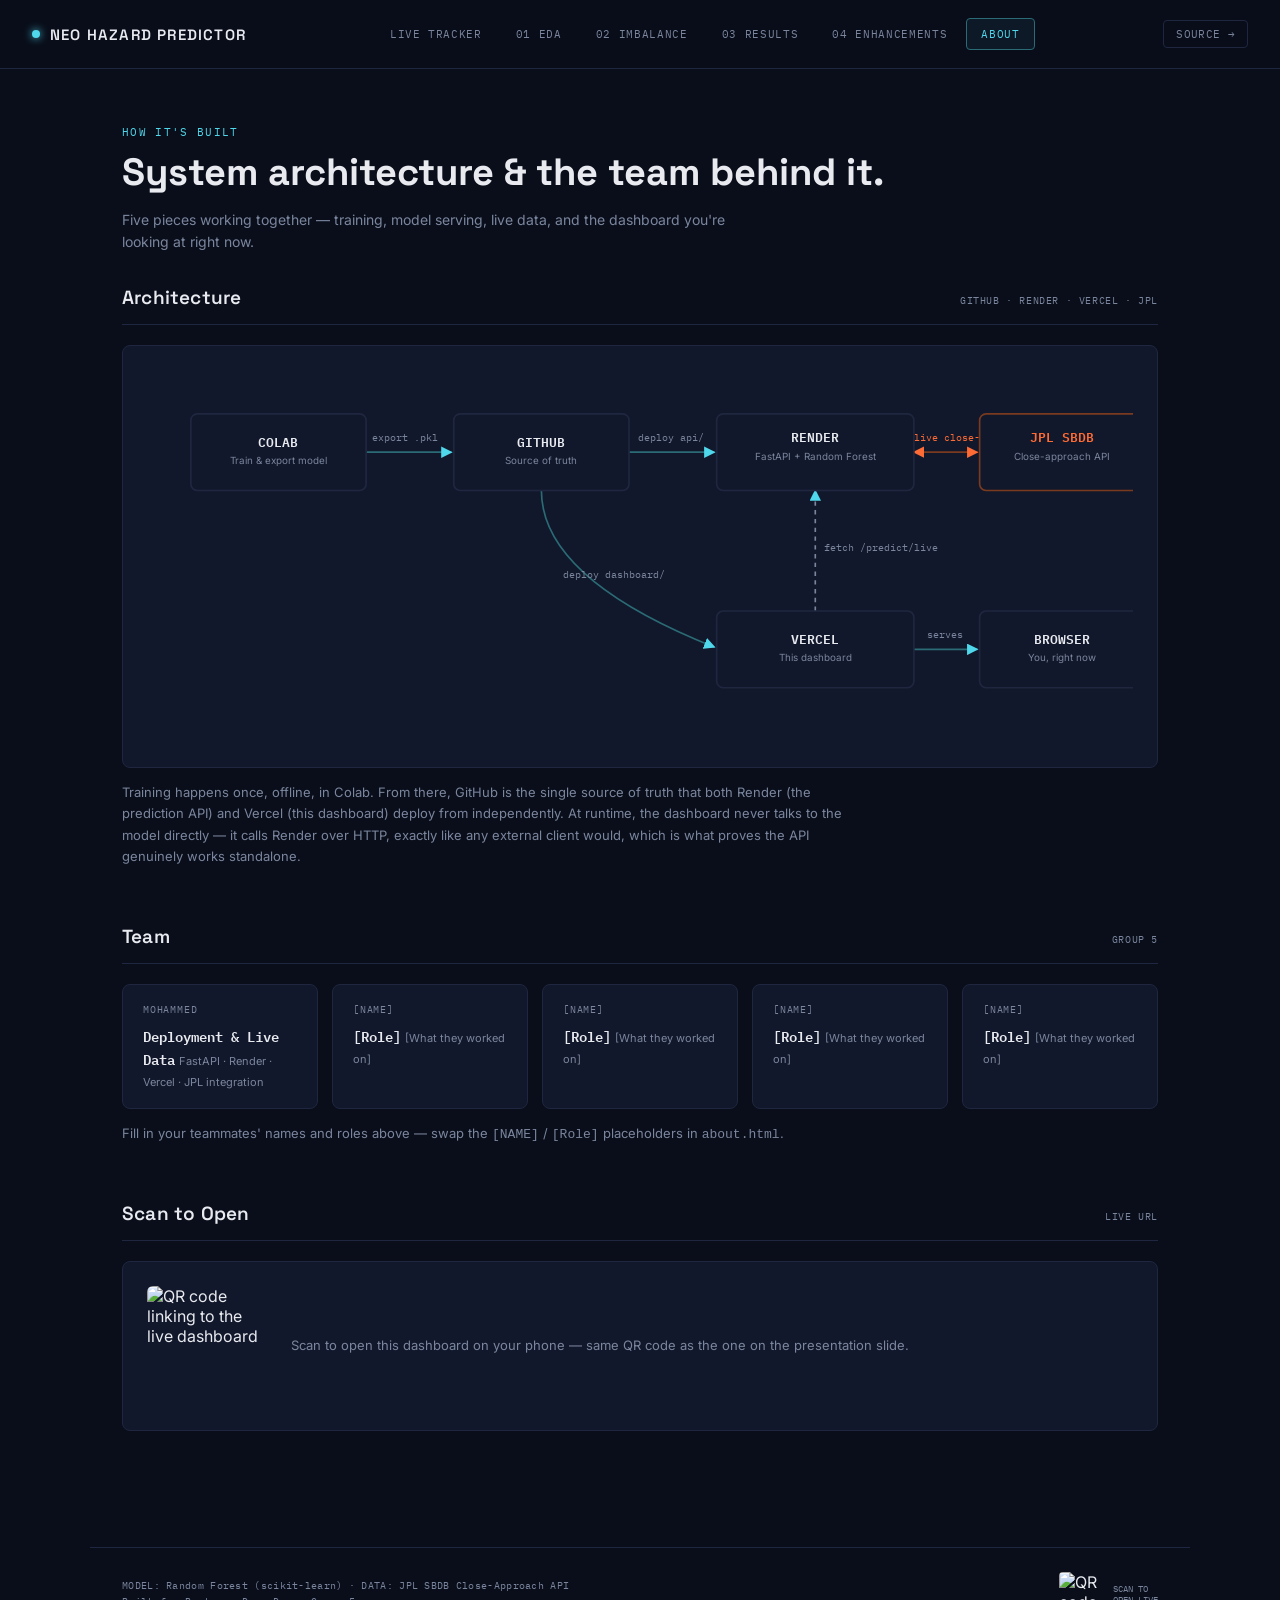
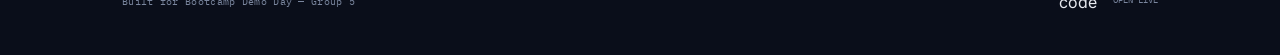
==== dashboard/about.html @ ae09e6bc "Add files via upload" ====
<!DOCTYPE html>
<html lang="en">
<head>
<meta charset="UTF-8" />
<meta name="viewport" content="width=device-width, initial-scale=1.0" />
<title>About — NEO Hazard Predictor</title>
<meta name="description" content="System architecture and team behind the NEO Hazard Predictor." />

<link rel="preconnect" href="https://fonts.googleapis.com">
<link rel="preconnect" href="https://fonts.gstatic.com" crossorigin>
<link href="https://fonts.googleapis.com/css2?family=Space+Grotesk:wght@400;500;600;700&family=Inter:wght@400;500;600&family=IBM+Plex+Mono:wght@400;500;600&display=swap" rel="stylesheet">
<link rel="stylesheet" href="styles.css">
</head>
<body>

<header>
  <div class="wordmark">
    <span class="dot"></span>
    NEO HAZARD PREDICTOR
  </div>
  <nav class="tabs">
    <a href="index.html">LIVE TRACKER</a>
    <a href="eda.html">01 EDA</a>
    <a href="imbalance.html">02 IMBALANCE</a>
    <a href="results.html">03 RESULTS</a>
    <a href="enhancements.html">04 ENHANCEMENTS</a>
    <a href="about.html" class="active">ABOUT</a>
  </nav>
  <a class="repo-link" href="https://github.com/M-ALZUBAIDI/Machine-Learning-Competition_Group_5" target="_blank" rel="noopener">SOURCE →</a>
</header>

<div class="page-hero">
  <span class="eyebrow">HOW IT'S BUILT</span>
  <h1>System architecture &amp; the team behind it.</h1>
  <p class="page-sub">Five pieces working together — training, model serving, live data, and the dashboard you're looking at right now.</p>
</div>

<main>

  <section class="block">
    <div class="section-head">
      <h2>Architecture</h2>
      <span class="tag">GITHUB · RENDER · VERCEL · JPL</span>
    </div>
    <div class="panel" style="overflow-x:auto;">
      <svg viewBox="0 0 900 340" style="width:100%; min-width:640px; height:auto; display:block;" xmlns="http://www.w3.org/2000/svg">
        <defs>
          <marker id="arrow" viewBox="0 0 10 10" refX="9" refY="5" markerWidth="7" markerHeight="7" orient="auto-start-reverse">
            <path d="M0,0 L10,5 L0,10 z" fill="var(--cyan)" />
          </marker>
          <marker id="arrow-amber" viewBox="0 0 10 10" refX="9" refY="5" markerWidth="7" markerHeight="7" orient="auto-start-reverse">
            <path d="M0,0 L10,5 L0,10 z" fill="var(--amber)" />
          </marker>
        </defs>

        <!-- connections (drawn first, under boxes) -->
        <line x1="200" y1="75" x2="278" y2="75" stroke="var(--cyan-dim)" stroke-width="1.5" marker-end="url(#arrow)" />
        <text x="205" y="65" class="arch-label">export .pkl</text>

        <line x1="440" y1="75" x2="518" y2="75" stroke="var(--cyan-dim)" stroke-width="1.5" marker-end="url(#arrow)" />
        <text x="448" y="65" class="arch-label">deploy api/</text>

        <path d="M 360 110 Q 360 190 518 253" fill="none" stroke="var(--cyan-dim)" stroke-width="1.5" marker-end="url(#arrow)" />
        <text x="380" y="190" class="arch-label">deploy dashboard/</text>

        <line x1="700" y1="75" x2="758" y2="75" stroke="var(--amber-dim)" stroke-width="1.5" marker-end="url(#arrow-amber)" marker-start="url(#arrow-amber)" />
        <text x="700" y="65" class="arch-label amber">live close-approach data</text>

        <path d="M 610 220 Q 610 150 610 110" fill="none" stroke="var(--muted)" stroke-width="1.5" stroke-dasharray="4 4" marker-end="url(#arrow)" />
        <text x="618" y="165" class="arch-label">fetch /predict/live</text>

        <line x1="700" y1="255" x2="758" y2="255" stroke="var(--cyan-dim)" stroke-width="1.5" marker-end="url(#arrow)" />
        <text x="712" y="245" class="arch-label">serves</text>

        <!-- nodes -->
        <g>
          <rect x="40" y="40" width="160" height="70" rx="6" class="arch-box" />
          <text x="120" y="70" class="arch-title">COLAB</text>
          <text x="120" y="86" class="arch-sub">Train &amp; export model</text>
        </g>

        <g>
          <rect x="280" y="40" width="160" height="70" rx="6" class="arch-box" />
          <text x="360" y="70" class="arch-title">GITHUB</text>
          <text x="360" y="86" class="arch-sub">Source of truth</text>
        </g>

        <g>
          <rect x="520" y="40" width="180" height="70" rx="6" class="arch-box" />
          <text x="610" y="66" class="arch-title">RENDER</text>
          <text x="610" y="82" class="arch-sub">FastAPI + Random Forest</text>
        </g>

        <g>
          <rect x="760" y="40" width="150" height="70" rx="6" class="arch-box amber" />
          <text x="835" y="66" class="arch-title amber">JPL SBDB</text>
          <text x="835" y="82" class="arch-sub">Close-approach API</text>
        </g>

        <g>
          <rect x="520" y="220" width="180" height="70" rx="6" class="arch-box" />
          <text x="610" y="250" class="arch-title">VERCEL</text>
          <text x="610" y="266" class="arch-sub">This dashboard</text>
        </g>

        <g>
          <rect x="760" y="220" width="150" height="70" rx="6" class="arch-box" />
          <text x="835" y="250" class="arch-title">BROWSER</text>
          <text x="835" y="266" class="arch-sub">You, right now</text>
        </g>
      </svg>
    </div>
    <p class="note">Training happens once, offline, in Colab. From there, GitHub is the single source of truth that both Render (the prediction API) and Vercel (this dashboard) deploy from independently. At runtime, the dashboard never talks to the model directly — it calls Render over HTTP, exactly like any external client would, which is what proves the API genuinely works standalone.</p>
  </section>

  <section class="block">
    <div class="section-head">
      <h2>Team</h2>
      <span class="tag">GROUP 5</span>
    </div>
    <div class="card-grid">
      <div class="metric-card">
        <span class="label">MOHAMMED</span>
        <span class="value" style="font-size:14px; color:var(--text);">Deployment &amp; Live Data</span>
        <span class="sub">FastAPI · Render · Vercel · JPL integration</span>
      </div>
      <div class="metric-card">
        <span class="label">[NAME]</span>
        <span class="value" style="font-size:14px; color:var(--text);">[Role]</span>
        <span class="sub">[What they worked on]</span>
      </div>
      <div class="metric-card">
        <span class="label">[NAME]</span>
        <span class="value" style="font-size:14px; color:var(--text);">[Role]</span>
        <span class="sub">[What they worked on]</span>
      </div>
      <div class="metric-card">
        <span class="label">[NAME]</span>
        <span class="value" style="font-size:14px; color:var(--text);">[Role]</span>
        <span class="sub">[What they worked on]</span>
      </div>
      <div class="metric-card">
        <span class="label">[NAME]</span>
        <span class="value" style="font-size:14px; color:var(--text);">[Role]</span>
        <span class="sub">[What they worked on]</span>
      </div>
    </div>
    <p class="note">Fill in your teammates' names and roles above — swap the <code>[NAME]</code> / <code>[Role]</code> placeholders in <code>about.html</code>.</p>
  </section>

  <section class="block">
    <div class="section-head">
      <h2>Scan to Open</h2>
      <span class="tag">LIVE URL</span>
    </div>
    <div class="panel" style="display:flex; align-items:center; gap:24px; flex-wrap:wrap;">
      <img src="assets/qr-code.png" alt="QR code linking to the live dashboard" style="width:120px; height:120px; border-radius:6px;" />
      <div>
        <p class="note" style="margin-top:0;">Scan to open this dashboard on your phone — same QR code as the one on the presentation slide.</p>
      </div>
    </div>
  </section>

</main>

<footer>
  <p>MODEL: Random Forest (scikit-learn) · DATA: JPL SBDB Close-Approach API<br/>Built for Bootcamp Demo Day — Group 5</p>
  <div style="display:flex; align-items:center; gap:10px;">
    <img src="assets/qr-code.png" alt="QR code linking to the live dashboard" style="width:44px; height:44px; border-radius:4px;" />
    <span style="font-family:var(--font-mono); font-size:9px; color:var(--muted);">SCAN TO<br/>OPEN LIVE</span>
  </div>
</footer>

<style>
  .arch-box {
    fill: var(--panel);
    stroke: var(--panel-border);
    stroke-width: 1.5;
  }
  .arch-box.amber { stroke: var(--amber-dim); }
  .arch-title {
    font-family: var(--font-mono);
    font-size: 12px;
    font-weight: 600;
    fill: var(--text);
    text-anchor: middle;
  }
  .arch-title.amber { fill: var(--amber); }
  .arch-sub {
    font-family: var(--font-body);
    font-size: 9px;
    fill: var(--muted);
    text-anchor: middle;
  }
  .arch-label {
    font-family: var(--font-mono);
    font-size: 9px;
    fill: var(--muted);
  }
  .arch-label.amber { fill: var(--amber); }
</style>

</body>
</html>
---- dashboard/styles.css ----
/* ============================================================
   NEO Hazard Predictor — shared design system
   Used by: index.html, eda.html, results.html, enhancements.html
   ============================================================ */

:root {
  --bg: #0A0E1A;
  --panel: #12182B;
  --panel-border: #1F2740;
  --cyan: #4FD8EB;
  --cyan-dim: #2A6B75;
  --amber: #FF6B35;
  --amber-dim: #7A3A1F;
  --text: #E8EAF0;
  --muted: #7A869E;
  --font-display: 'Space Grotesk', sans-serif;
  --font-body: 'Inter', sans-serif;
  --font-mono: 'IBM Plex Mono', monospace;
}

* { margin: 0; padding: 0; box-sizing: border-box; }
html { scroll-behavior: smooth; }

body {
  background: var(--bg);
  color: var(--text);
  font-family: var(--font-body);
  overflow-x: hidden;
}

/* ---------- Header / Nav ---------- */
header {
  position: sticky;
  top: 0; left: 0; right: 0;
  z-index: 100;
  display: flex;
  justify-content: space-between;
  align-items: center;
  padding: 18px 32px;
  background: rgba(10,14,26,0.85);
  backdrop-filter: blur(10px);
  border-bottom: 1px solid var(--panel-border);
}

.wordmark {
  font-family: var(--font-display);
  font-weight: 600;
  font-size: 15px;
  letter-spacing: 0.08em;
  display: flex;
  align-items: center;
  gap: 10px;
  white-space: nowrap;
}

.wordmark .dot {
  width: 8px; height: 8px;
  border-radius: 50%;
  background: var(--cyan);
  box-shadow: 0 0 8px var(--cyan);
  animation: pulse 2s ease-in-out infinite;
  flex-shrink: 0;
}
.wordmark .dot.error { background: var(--amber); box-shadow: 0 0 8px var(--amber); }

@keyframes pulse {
  0%, 100% { opacity: 1; }
  50% { opacity: 0.35; }
}

nav.tabs {
  display: flex;
  gap: 4px;
  font-family: var(--font-mono);
  font-size: 11px;
  letter-spacing: 0.06em;
}

nav.tabs a {
  color: var(--muted);
  text-decoration: none;
  padding: 8px 14px;
  border-radius: 4px;
  border: 1px solid transparent;
  transition: color 0.2s, border-color 0.2s, background 0.2s;
}
nav.tabs a:hover { color: var(--text); }
nav.tabs a.active {
  color: var(--cyan);
  border-color: var(--cyan-dim);
  background: rgba(79,216,235,0.06);
}

.repo-link {
  font-family: var(--font-mono);
  font-size: 11px;
  color: var(--muted);
  text-decoration: none;
  border: 1px solid var(--panel-border);
  padding: 6px 12px;
  border-radius: 4px;
  letter-spacing: 0.03em;
  transition: border-color 0.2s, color 0.2s;
  white-space: nowrap;
}
.repo-link:hover { color: var(--cyan); border-color: var(--cyan-dim); }

.mobile-nav-toggle { display: none; }

@media (max-width: 860px) {
  header { flex-wrap: wrap; gap: 12px; }
  nav.tabs { order: 3; width: 100%; overflow-x: auto; padding-bottom: 4px; }
  .repo-link { display: none; }
}

/* ---------- Page shell (used by content pages, not home) ---------- */
.page-hero {
  padding: 56px 32px 32px;
  max-width: 1100px;
  margin: 0 auto;
}

.eyebrow {
  font-family: var(--font-mono);
  font-size: 11px;
  color: var(--cyan);
  letter-spacing: 0.12em;
  margin-bottom: 12px;
  display: block;
}

h1 {
  font-family: var(--font-display);
  font-size: clamp(26px, 3.4vw, 38px);
  font-weight: 700;
  line-height: 1.15;
  margin-bottom: 14px;
}

.page-sub {
  font-size: 14px;
  color: var(--muted);
  line-height: 1.6;
  max-width: 640px;
}

main {
  max-width: 1100px;
  margin: 0 auto;
  padding: 0 32px 60px;
}

section.block {
  margin-bottom: 56px;
}

.section-head {
  display: flex;
  justify-content: space-between;
  align-items: baseline;
  margin-bottom: 20px;
  border-bottom: 1px solid var(--panel-border);
  padding-bottom: 14px;
  flex-wrap: wrap;
  gap: 8px;
}

.section-head h2 {
  font-family: var(--font-display);
  font-size: 19px;
  font-weight: 600;
  letter-spacing: 0.01em;
}

.section-head .tag {
  font-family: var(--font-mono);
  font-size: 10px;
  color: var(--muted);
  letter-spacing: 0.06em;
}

.note {
  font-size: 13px;
  color: var(--muted);
  line-height: 1.65;
  margin-top: 14px;
  max-width: 720px;
}
.note strong { color: var(--text); font-weight: 500; }

/* ---------- Panels / cards ---------- */
.panel {
  background: var(--panel);
  border: 1px solid var(--panel-border);
  border-radius: 8px;
  padding: 24px;
}

.card-grid {
  display: grid;
  grid-template-columns: repeat(auto-fit, minmax(180px, 1fr));
  gap: 14px;
}

.metric-card {
  background: var(--panel);
  border: 1px solid var(--panel-border);
  border-radius: 8px;
  padding: 18px 20px;
}
.metric-card .label {
  font-family: var(--font-mono);
  font-size: 10px;
  color: var(--muted);
  letter-spacing: 0.08em;
  display: block;
  margin-bottom: 8px;
}
.metric-card .value {
  font-family: var(--font-mono);
  font-size: 26px;
  font-weight: 600;
  color: var(--cyan);
}
.metric-card .value.amber { color: var(--amber); }
.metric-card .sub { font-size: 11px; color: var(--muted); margin-top: 4px; }

/* ---------- Tables (shared across pages) ---------- */
table { width: 100%; border-collapse: collapse; }

thead th {
  text-align: left;
  font-family: var(--font-mono);
  font-size: 10px;
  color: var(--muted);
  letter-spacing: 0.08em;
  font-weight: 500;
  padding: 10px 12px;
  border-bottom: 1px solid var(--panel-border);
}
thead th.num { text-align: right; }

tbody tr {
  transition: background 0.15s;
  border-bottom: 1px solid rgba(31,39,64,0.5);
}
tbody tr:hover { background: rgba(79,216,235,0.04); }
tbody tr.highlight { background: rgba(79,216,235,0.07); }
tbody tr.highlight td:first-child { color: var(--cyan); }

tbody td { padding: 11px 12px; font-size: 13px; }
tbody td.num {
  text-align: right;
  font-family: var(--font-mono);
  font-size: 12px;
  color: var(--text);
}

.bar-wrap { display: flex; align-items: center; gap: 8px; justify-content: flex-end; }
.bar-track {
  width: 90px; height: 5px;
  background: var(--panel-border);
  border-radius: 3px;
  overflow: hidden;
}
.bar-fill { height: 100%; border-radius: 3px; background: var(--cyan); }
.bar-fill.amber { background: var(--amber); }

/* ---------- Simple bar chart (CSS-only, for class balance etc.) ---------- */
.chart-bars {
  display: flex;
  align-items: flex-end;
  gap: 24px;
  height: 200px;
  padding: 20px 10px 0;
}
.chart-bar-col { display: flex; flex-direction: column; align-items: center; flex: 1; height: 100%; justify-content: flex-end; }
.chart-bar {
  width: 60%;
  border-radius: 4px 4px 0 0;
  background: var(--cyan);
  transition: height 1s cubic-bezier(0.22, 1, 0.36, 1);
  position: relative;
}
.chart-bar.amber { background: var(--amber); }
.chart-bar .bar-label-top {
  position: absolute;
  top: -22px; left: 50%;
  transform: translateX(-50%);
  font-family: var(--font-mono);
  font-size: 11px;
  white-space: nowrap;
}
.chart-bar-col .cat-label {
  margin-top: 10px;
  font-family: var(--font-mono);
  font-size: 10px;
  color: var(--muted);
  text-align: center;
}

/* ---------- Confusion matrix ---------- */
.confusion-grid {
  display: grid;
  grid-template-columns: auto repeat(2, 110px);
  gap: 2px;
  max-width: 420px;
}
.cm-cell {
  padding: 18px;
  text-align: center;
  font-family: var(--font-mono);
  border-radius: 4px;
}
.cm-cell.value { background: rgba(79,216,235,0.08); }
.cm-cell.value.strong { background: rgba(79,216,235,0.22); }
.cm-cell.value.wrong { background: rgba(255,107,53,0.15); }
.cm-cell .n { font-size: 20px; font-weight: 600; display: block; }
.cm-cell .lbl { font-size: 9px; color: var(--muted); letter-spacing: 0.05em; margin-top: 4px; display: block; }
.cm-axis { font-family: var(--font-mono); font-size: 9px; color: var(--muted); display: flex; align-items: center; justify-content: center; letter-spacing: 0.05em; }

/* ---------- Feature importance bars ---------- */
.feat-row { display: grid; grid-template-columns: 160px 1fr 60px; align-items: center; gap: 14px; padding: 10px 0; }
.feat-row .feat-name { font-family: var(--font-mono); font-size: 12px; }
.feat-row .feat-track { height: 10px; background: var(--panel-border); border-radius: 5px; overflow: hidden; }
.feat-row .feat-fill { height: 100%; background: linear-gradient(90deg, var(--cyan-dim), var(--cyan)); border-radius: 5px; width: 0; transition: width 1.2s cubic-bezier(0.22, 1, 0.36, 1); }
.feat-row .feat-val { font-family: var(--font-mono); font-size: 12px; text-align: right; color: var(--muted); }

/* ---------- Pipeline / roadmap list ---------- */
.pipeline-list { display: flex; flex-direction: column; gap: 0; }
.pipeline-item {
  display: flex;
  gap: 16px;
  padding: 16px 0;
  border-bottom: 1px solid rgba(31,39,64,0.6);
}
.pipeline-item:last-child { border-bottom: none; }
.pipeline-status {
  font-family: var(--font-mono);
  font-size: 9px;
  letter-spacing: 0.06em;
  padding: 3px 8px;
  border-radius: 3px;
  height: fit-content;
  white-space: nowrap;
}
.pipeline-status.done { color: var(--cyan); border: 1px solid var(--cyan-dim); background: rgba(79,216,235,0.06); }
.pipeline-status.todo { color: var(--amber); border: 1px solid var(--amber-dim); background: rgba(255,107,53,0.06); }
.pipeline-body .title { font-size: 13px; margin-bottom: 3px; }
.pipeline-body .desc { font-size: 12px; color: var(--muted); line-height: 1.5; }

/* ---------- Footer ---------- */
footer {
  max-width: 1100px;
  margin: 0 auto;
  padding: 24px 32px 40px;
  border-top: 1px solid var(--panel-border);
  display: flex;
  justify-content: space-between;
  align-items: center;
  flex-wrap: wrap;
  gap: 12px;
}
footer p {
  font-family: var(--font-mono);
  font-size: 10px;
  color: var(--muted);
  letter-spacing: 0.03em;
  line-height: 1.6;
}

@media (prefers-reduced-motion: reduce) {
  * { animation: none !important; transition: none !important; }
}

:focus-visible { outline: 2px solid var(--cyan); outline-offset: 2px; }

@media (max-width: 720px) {
  .confusion-grid { grid-template-columns: auto repeat(2, 88px); }
  .feat-row { grid-template-columns: 110px 1fr 46px; gap: 8px; }
}

/* ---------- Chapter navigation (storytelling flow) ---------- */
.chapter-nav {
  max-width: 1100px;
  margin: 0 auto;
  padding: 0 32px 48px;
  display: flex;
  justify-content: space-between;
  gap: 16px;
}

.chapter-link {
  flex: 1;
  display: flex;
  flex-direction: column;
  gap: 6px;
  padding: 18px 22px;
  border: 1px solid var(--panel-border);
  border-radius: 8px;
  text-decoration: none;
  transition: border-color 0.2s, background 0.2s;
  max-width: 320px;
}
.chapter-link:hover { border-color: var(--cyan-dim); background: rgba(79,216,235,0.04); }
.chapter-link.next { text-align: right; margin-left: auto; align-items: flex-end; }

.chapter-link .dir {
  font-family: var(--font-mono);
  font-size: 10px;
  color: var(--muted);
  letter-spacing: 0.08em;
}
.chapter-link .chapter-title {
  font-family: var(--font-display);
  font-size: 15px;
  font-weight: 600;
  color: var(--text);
}

.chapter-badge {
  font-family: var(--font-mono);
  font-size: 11px;
  color: var(--cyan);
  letter-spacing: 0.1em;
  margin-bottom: 10px;
  display: block;
}

@media (max-width: 640px) {
  .chapter-nav { flex-direction: column; }
  .chapter-link.next { align-items: flex-start; text-align: left; margin-left: 0; }
}

/* ---------- Global Approach Map ---------- */
#map-container {
  width: 100%;
  height: 480px;
  border-radius: 8px;
  overflow: hidden;
  border: 1px solid var(--panel-border);
  background: var(--panel);
}

/* Restyle Leaflet's default light UI to match the dark theme */
.leaflet-container {
  background: #0A0E1A !important;
  font-family: var(--font-mono) !important;
}
.leaflet-control-zoom a {
  background: var(--panel) !important;
  color: var(--text) !important;
  border-color: var(--panel-border) !important;
}
.leaflet-control-zoom a:hover { background: rgba(79,216,235,0.1) !important; }
.leaflet-control-attribution {
  background: rgba(18,24,43,0.7) !important;
  color: var(--muted) !important;
  font-size: 9px !important;
}
.leaflet-control-attribution a { color: var(--cyan) !important; }
.leaflet-popup-content-wrapper {
  background: var(--panel) !important;
  color: var(--text) !important;
  border: 1px solid var(--panel-border);
  border-radius: 6px !important;
}
.leaflet-popup-tip { background: var(--panel) !important; }
.leaflet-popup-content {
  font-family: var(--font-mono) !important;
  font-size: 11px !important;
  line-height: 1.6 !important;
  margin: 10px 12px !important;
}
.map-marker-active {
  filter: drop-shadow(0 0 6px currentColor);
}
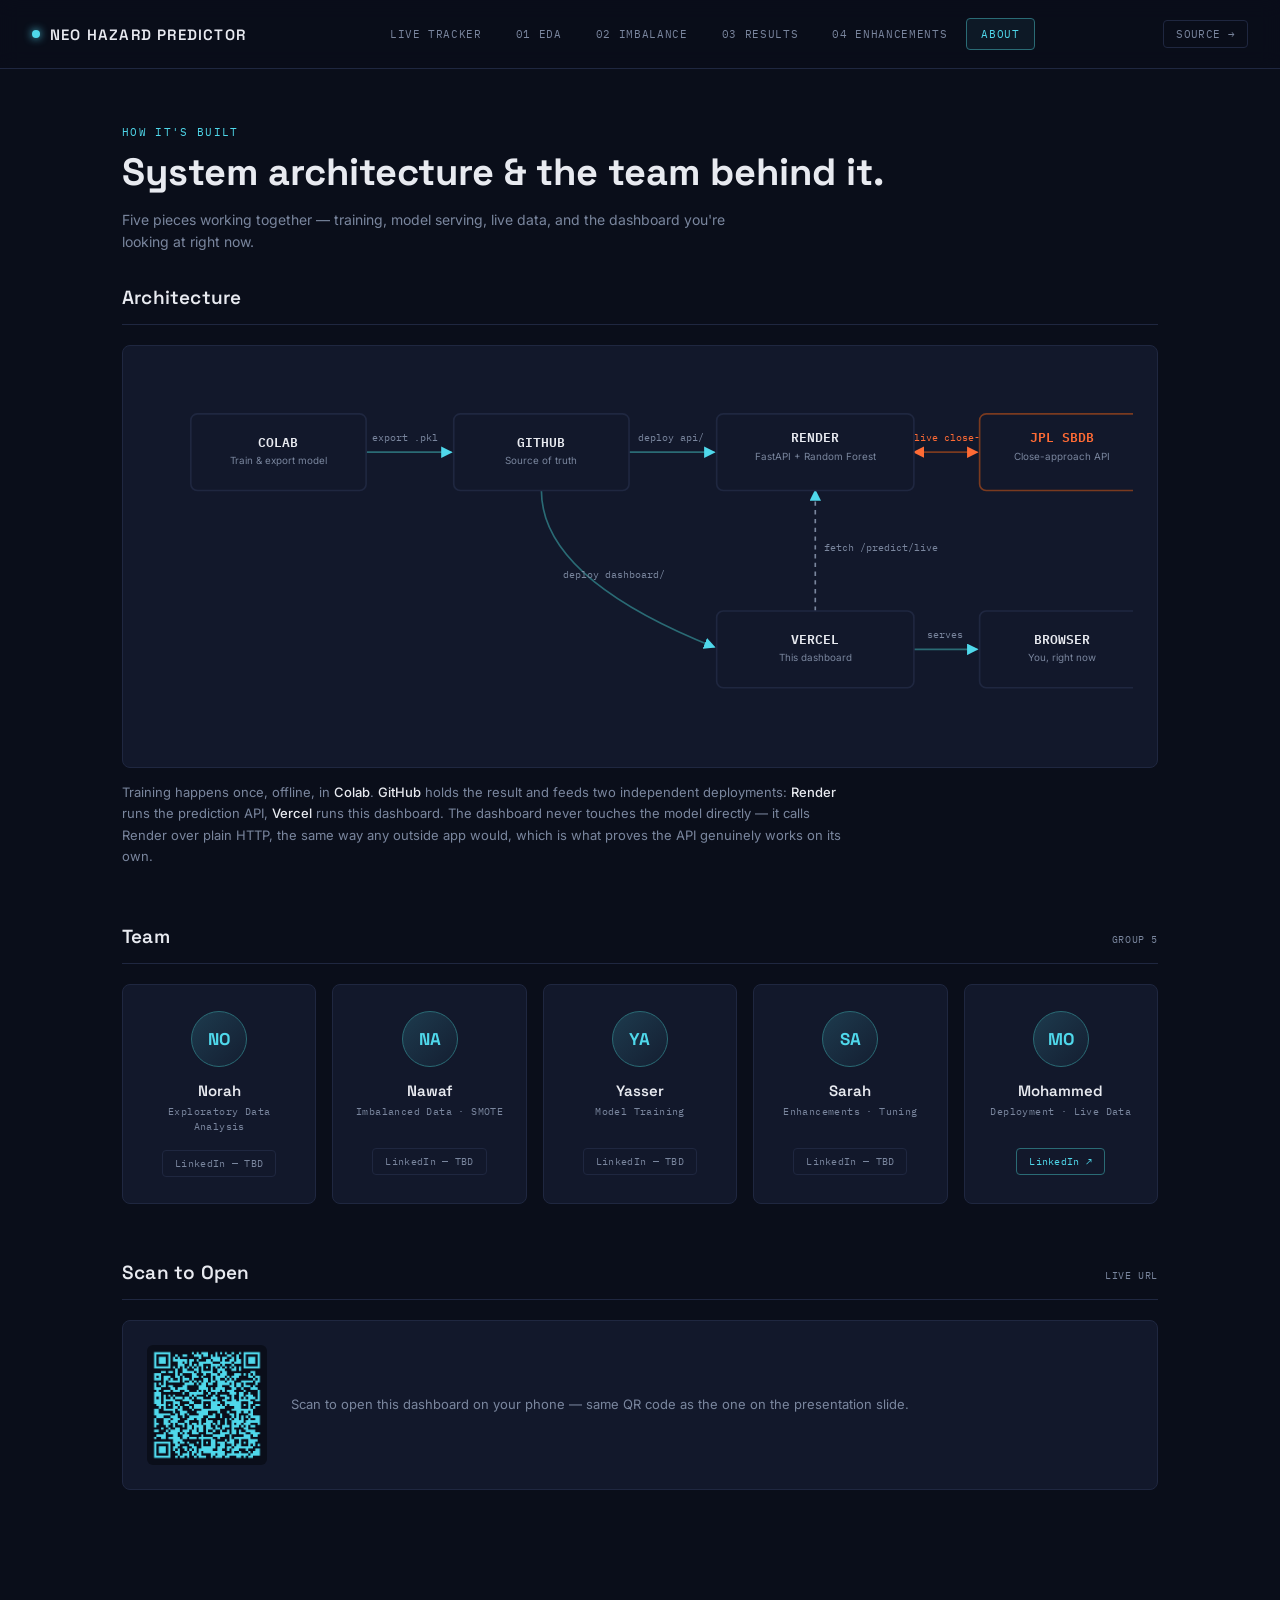
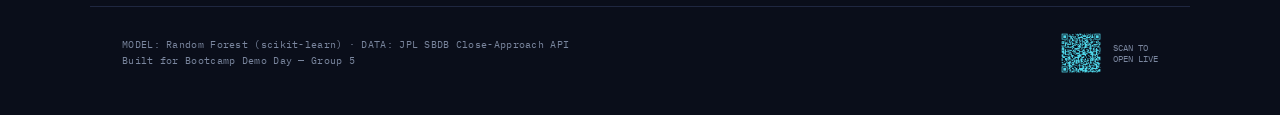
==== commit 198fa522: "Update about.html" ====
--- a/dashboard/about.html
+++ b/dashboard/about.html
@@ -40,7 +40,6 @@
   <section class="block">
     <div class="section-head">
       <h2>Architecture</h2>
-      <span class="tag">GITHUB · RENDER · VERCEL · JPL</span>
     </div>
     <div class="panel" style="overflow-x:auto;">
       <svg viewBox="0 0 900 340" style="width:100%; min-width:640px; height:auto; display:block;" xmlns="http://www.w3.org/2000/svg">
@@ -110,7 +109,7 @@
         </g>
       </svg>
     </div>
-    <p class="note">Training happens once, offline, in Colab. From there, GitHub is the single source of truth that both Render (the prediction API) and Vercel (this dashboard) deploy from independently. At runtime, the dashboard never talks to the model directly — it calls Render over HTTP, exactly like any external client would, which is what proves the API genuinely works standalone.</p>
+    <p class="note">Training happens once, offline, in <strong>Colab</strong>. <strong>GitHub</strong> holds the result and feeds two independent deployments: <strong>Render</strong> runs the prediction API, <strong>Vercel</strong> runs this dashboard. The dashboard never touches the model directly — it calls Render over plain HTTP, the same way any outside app would, which is what proves the API genuinely works on its own.</p>
   </section>
 
   <section class="block">
@@ -118,34 +117,38 @@
       <h2>Team</h2>
       <span class="tag">GROUP 5</span>
     </div>
-    <div class="card-grid">
-      <div class="metric-card">
-        <span class="label">MOHAMMED</span>
-        <span class="value" style="font-size:14px; color:var(--text);">Deployment &amp; Live Data</span>
-        <span class="sub">FastAPI · Render · Vercel · JPL integration</span>
-      </div>
-      <div class="metric-card">
-        <span class="label">[NAME]</span>
-        <span class="value" style="font-size:14px; color:var(--text);">[Role]</span>
-        <span class="sub">[What they worked on]</span>
-      </div>
-      <div class="metric-card">
-        <span class="label">[NAME]</span>
-        <span class="value" style="font-size:14px; color:var(--text);">[Role]</span>
-        <span class="sub">[What they worked on]</span>
-      </div>
-      <div class="metric-card">
-        <span class="label">[NAME]</span>
-        <span class="value" style="font-size:14px; color:var(--text);">[Role]</span>
-        <span class="sub">[What they worked on]</span>
-      </div>
-      <div class="metric-card">
-        <span class="label">[NAME]</span>
-        <span class="value" style="font-size:14px; color:var(--text);">[Role]</span>
-        <span class="sub">[What they worked on]</span>
-      </div>
-    </div>
-    <p class="note">Fill in your teammates' names and roles above — swap the <code>[NAME]</code> / <code>[Role]</code> placeholders in <code>about.html</code>.</p>
+    <div class="team-grid">
+      <div class="team-card">
+        <div class="team-avatar">NO</div>
+        <div class="team-name">Norah</div>
+        <div class="team-role">Exploratory Data Analysis</div>
+        <span class="team-linkedin tbd">LinkedIn — TBD</span>
+      </div>
+      <div class="team-card">
+        <div class="team-avatar">NA</div>
+        <div class="team-name">Nawaf</div>
+        <div class="team-role">Imbalanced Data · SMOTE</div>
+        <span class="team-linkedin tbd">LinkedIn — TBD</span>
+      </div>
+      <div class="team-card">
+        <div class="team-avatar">YA</div>
+        <div class="team-name">Yasser</div>
+        <div class="team-role">Model Training</div>
+        <span class="team-linkedin tbd">LinkedIn — TBD</span>
+      </div>
+      <div class="team-card">
+        <div class="team-avatar">SA</div>
+        <div class="team-name">Sarah</div>
+        <div class="team-role">Enhancements · Tuning</div>
+        <span class="team-linkedin tbd">LinkedIn — TBD</span>
+      </div>
+      <div class="team-card">
+        <div class="team-avatar">MO</div>
+        <div class="team-name">Mohammed</div>
+        <div class="team-role">Deployment · Live Data</div>
+        <a class="team-linkedin" href="https://www.linkedin.com/in/m-a-alzubaidi/" target="_blank" rel="noopener">LinkedIn ↗</a>
+      </div>
+    </div>
   </section>
 
   <section class="block">
@@ -172,6 +175,71 @@
 </footer>
 
 <style>
+  .team-grid {
+    display: grid;
+    grid-template-columns: repeat(auto-fit, minmax(160px, 1fr));
+    gap: 16px;
+  }
+  .team-card {
+    background: var(--panel);
+    border: 1px solid var(--panel-border);
+    border-radius: 8px;
+    padding: 26px 18px;
+    text-align: center;
+    transition: border-color 0.2s, transform 0.2s;
+  }
+  .team-card:hover { border-color: var(--cyan-dim); transform: translateY(-3px); }
+  .team-avatar {
+    width: 56px; height: 56px;
+    border-radius: 50%;
+    background: linear-gradient(135deg, rgba(79,216,235,0.18), rgba(79,216,235,0.03));
+    border: 1px solid var(--cyan-dim);
+    display: flex;
+    align-items: center;
+    justify-content: center;
+    font-family: var(--font-display);
+    font-weight: 700;
+    font-size: 17px;
+    color: var(--cyan);
+    margin: 0 auto 14px;
+  }
+  .team-name {
+    font-family: var(--font-display);
+    font-weight: 600;
+    font-size: 15px;
+    color: var(--text);
+    margin-bottom: 4px;
+  }
+  .team-role {
+    font-family: var(--font-mono);
+    font-size: 10px;
+    color: var(--muted);
+    letter-spacing: 0.04em;
+    margin-bottom: 16px;
+    line-height: 1.5;
+    min-height: 28px;
+  }
+  .team-linkedin {
+    display: inline-flex;
+    align-items: center;
+    gap: 4px;
+    font-family: var(--font-mono);
+    font-size: 10px;
+    letter-spacing: 0.03em;
+    text-decoration: none;
+    color: var(--cyan);
+    border: 1px solid var(--cyan-dim);
+    padding: 6px 12px;
+    border-radius: 4px;
+    transition: background 0.2s;
+  }
+  .team-linkedin:hover { background: rgba(79,216,235,0.08); }
+  .team-linkedin.tbd {
+    color: var(--muted);
+    border-color: var(--panel-border);
+    cursor: default;
+  }
+  .team-linkedin.tbd:hover { background: none; }
   .arch-box {
     fill: var(--panel);
     stroke: var(--panel-border);
--- a/dashboard/styles.css
+++ b/dashboard/styles.css
@@ -432,6 +432,23 @@
   .chapter-link.next { align-items: flex-start; text-align: left; margin-left: 0; }
 }
 
+.shortcuts-hint {
+  position: fixed;
+  bottom: 16px;
+  right: 16px;
+  font-family: var(--font-mono);
+  font-size: 9px;
+  color: var(--muted);
+  background: rgba(18,24,43,0.85);
+  backdrop-filter: blur(6px);
+  border: 1px solid var(--panel-border);
+  padding: 6px 10px;
+  border-radius: 4px;
+  z-index: 50;
+  opacity: 0.75;
+}
+@media (max-width: 640px) { .shortcuts-hint { display: none; } }
+
 /* ---------- Global Approach Map ---------- */
 #map-container {
   width: 100%;
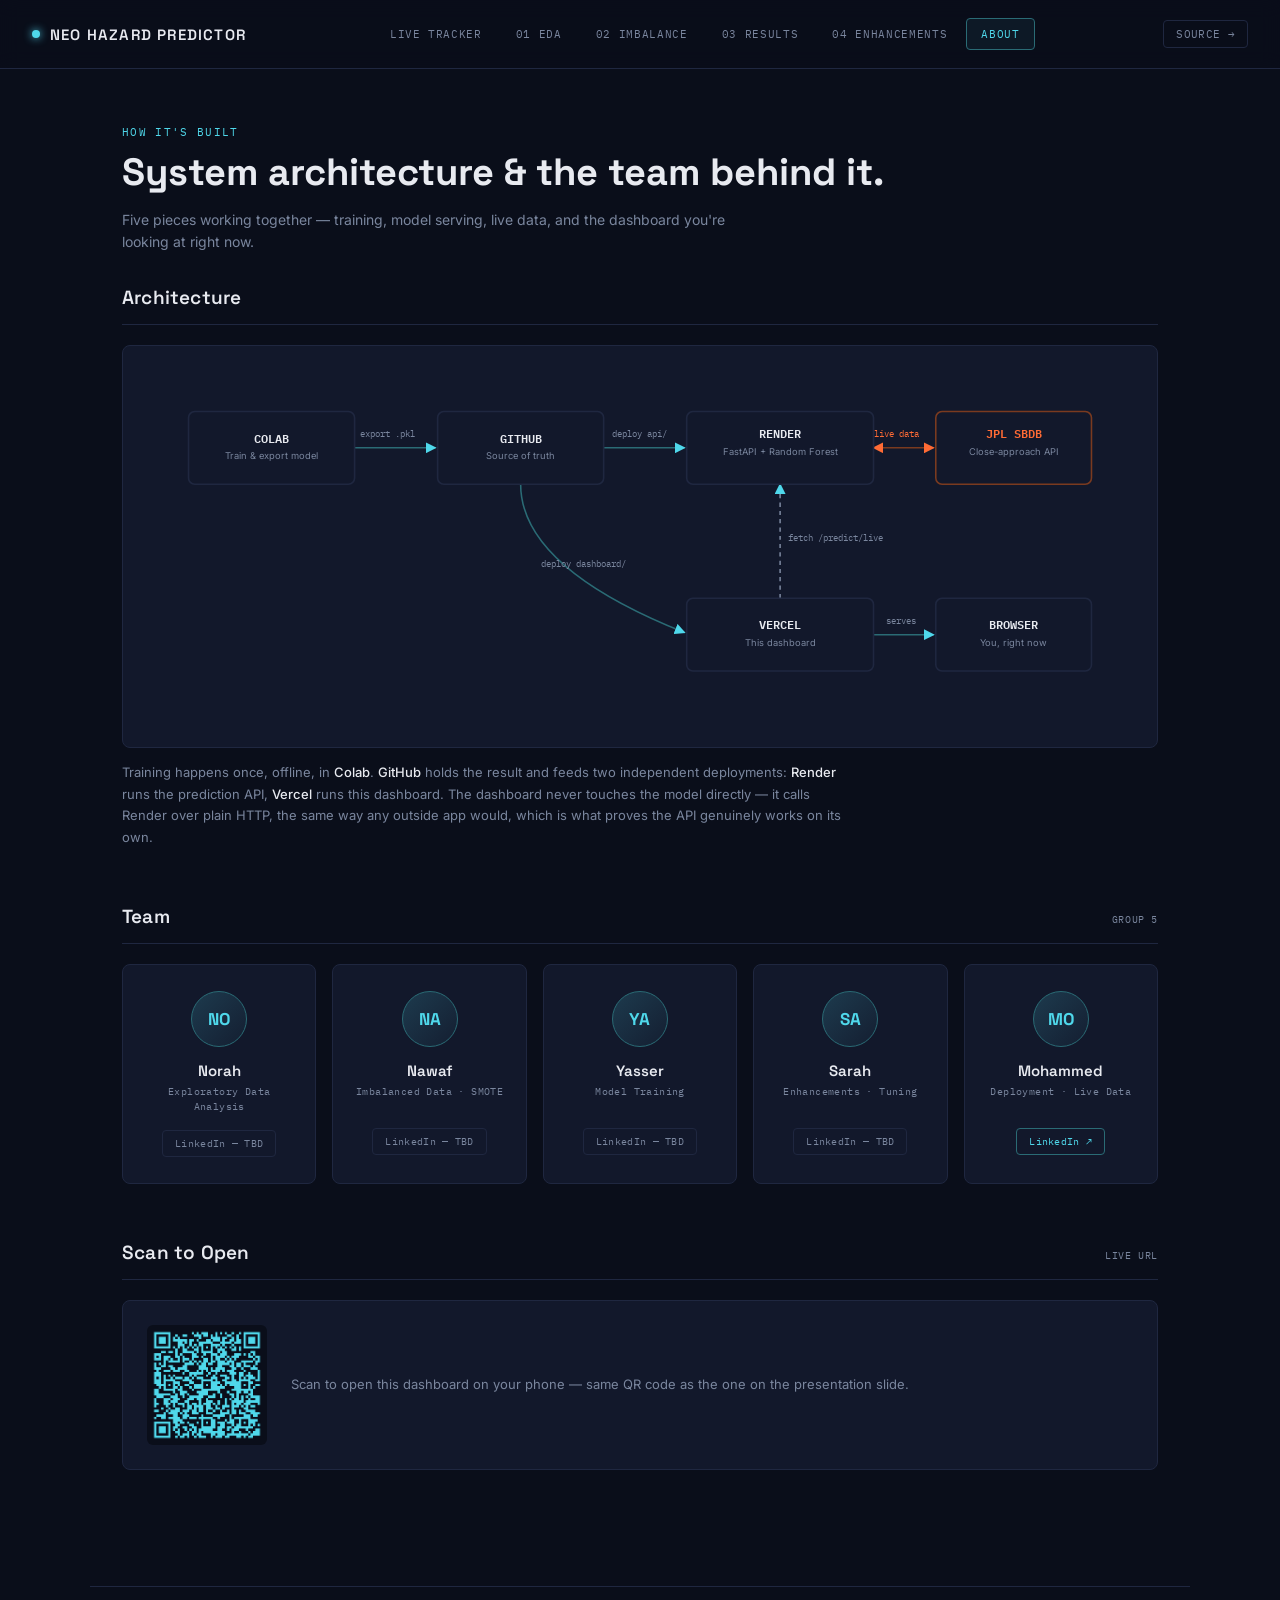
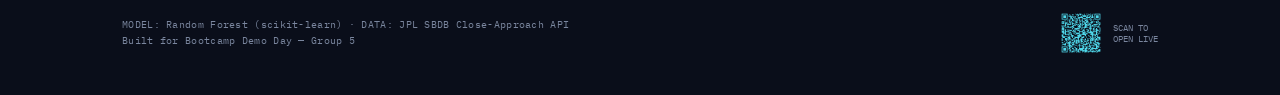
==== commit dbb5b467: "Update SVG dimensions and text labels in about.html" ====
--- a/dashboard/about.html
+++ b/dashboard/about.html
@@ -42,7 +42,7 @@
       <h2>Architecture</h2>
     </div>
     <div class="panel" style="overflow-x:auto;">
-      <svg viewBox="0 0 900 340" style="width:100%; min-width:640px; height:auto; display:block;" xmlns="http://www.w3.org/2000/svg">
+      <svg viewBox="0 0 950 340" style="width:100%; min-width:680px; height:auto; display:block;" xmlns="http://www.w3.org/2000/svg">
         <defs>
           <marker id="arrow" viewBox="0 0 10 10" refX="9" refY="5" markerWidth="7" markerHeight="7" orient="auto-start-reverse">
             <path d="M0,0 L10,5 L0,10 z" fill="var(--cyan)" />
@@ -63,7 +63,7 @@
         <text x="380" y="190" class="arch-label">deploy dashboard/</text>
 
         <line x1="700" y1="75" x2="758" y2="75" stroke="var(--amber-dim)" stroke-width="1.5" marker-end="url(#arrow-amber)" marker-start="url(#arrow-amber)" />
-        <text x="700" y="65" class="arch-label amber">live close-approach data</text>
+        <text x="700" y="65" class="arch-label amber">live data</text>
 
         <path d="M 610 220 Q 610 150 610 110" fill="none" stroke="var(--muted)" stroke-width="1.5" stroke-dasharray="4 4" marker-end="url(#arrow)" />
         <text x="618" y="165" class="arch-label">fetch /predict/live</text>
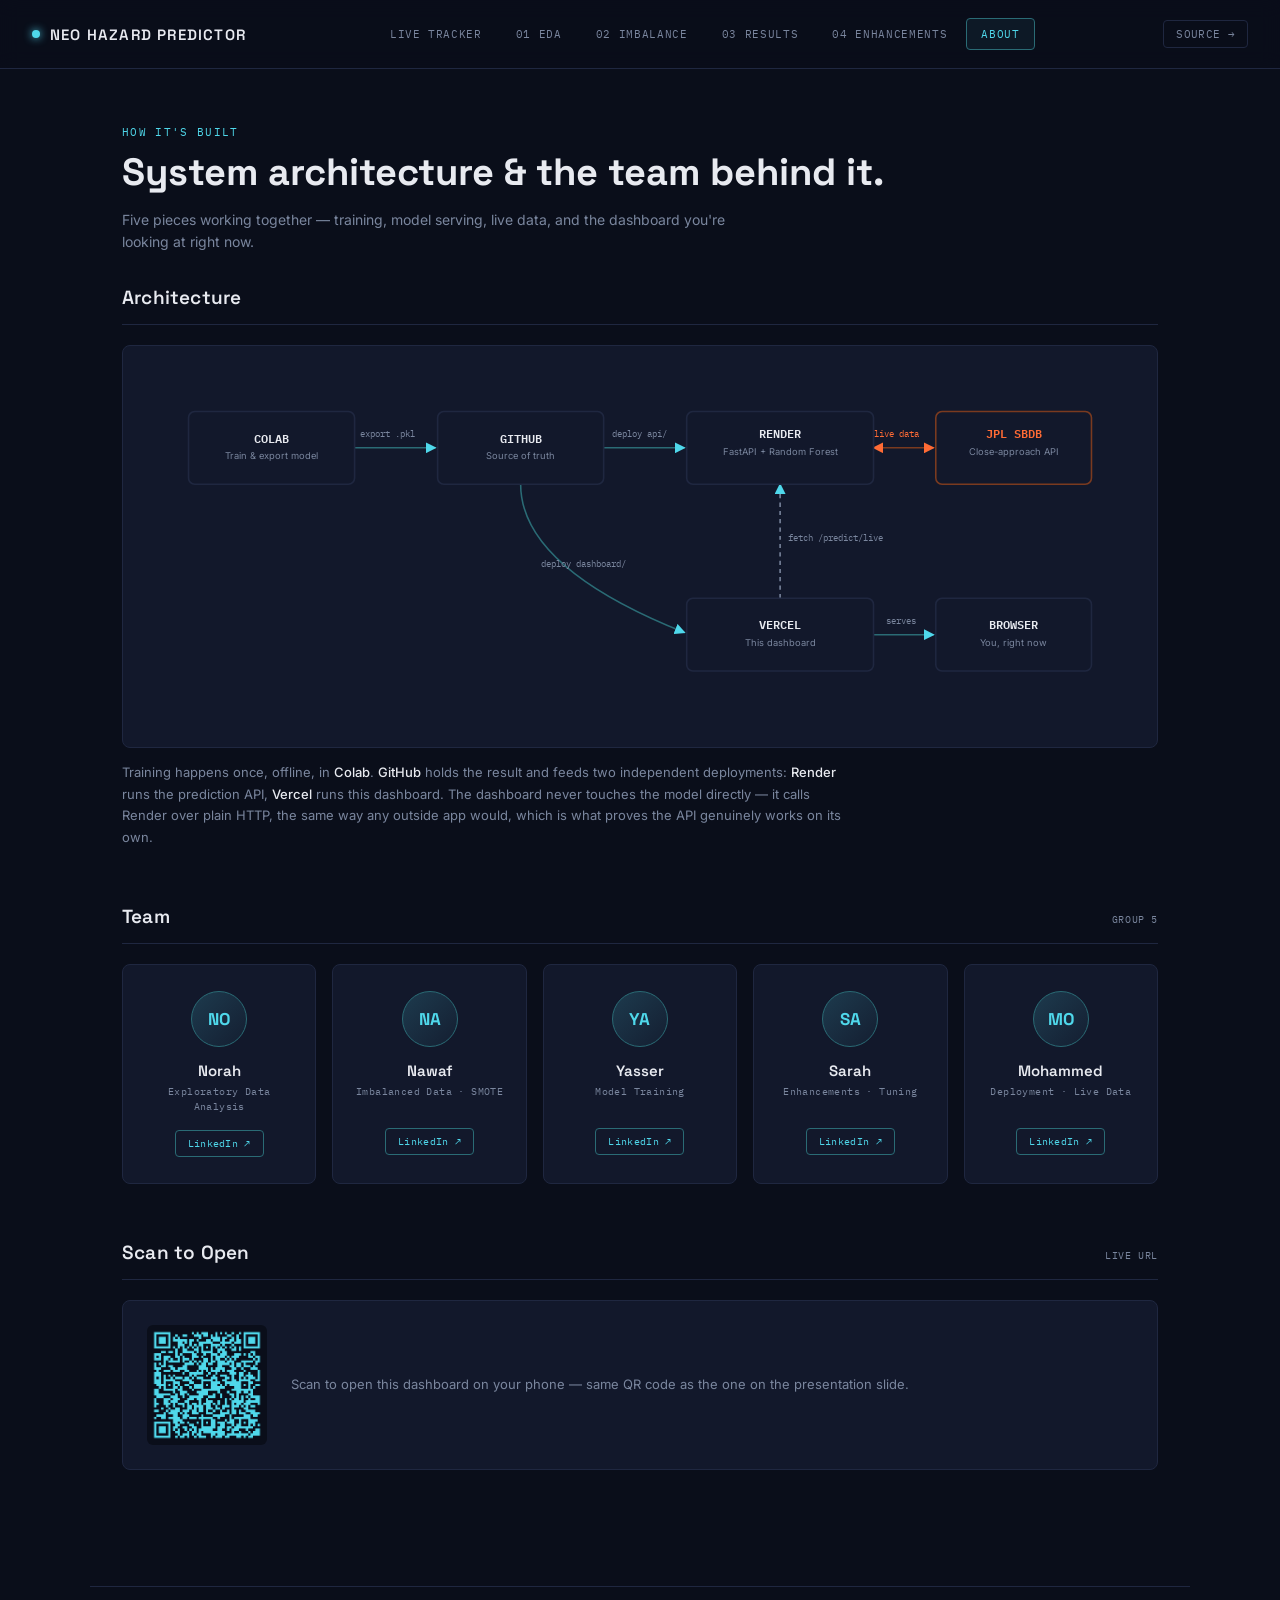
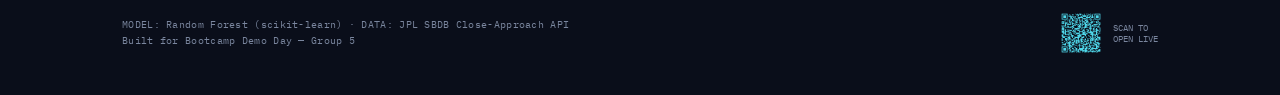
==== commit 036f0d78: "Update LinkedIn links for team members" ====
--- a/dashboard/about.html
+++ b/dashboard/about.html
@@ -122,25 +122,25 @@
         <div class="team-avatar">NO</div>
         <div class="team-name">Norah</div>
         <div class="team-role">Exploratory Data Analysis</div>
-        <span class="team-linkedin tbd">LinkedIn — TBD</span>
+        <a class="team-linkedin" href="https://www.linkedin.com/in/norah-alshowair-574b291b2" target="_blank" rel="noopener">LinkedIn ↗</a>
       </div>
       <div class="team-card">
         <div class="team-avatar">NA</div>
         <div class="team-name">Nawaf</div>
         <div class="team-role">Imbalanced Data · SMOTE</div>
-        <span class="team-linkedin tbd">LinkedIn — TBD</span>
+        <a class="team-linkedin" href="https://www.linkedin.com/in/nawaf-aldhowihi-66843136a" target="_blank" rel="noopener">LinkedIn ↗</a>
       </div>
       <div class="team-card">
         <div class="team-avatar">YA</div>
         <div class="team-name">Yasser</div>
         <div class="team-role">Model Training</div>
-        <span class="team-linkedin tbd">LinkedIn — TBD</span>
+        <a class="team-linkedin" href="https://www.linkedin.com/in/yasir-data" target="_blank" rel="noopener">LinkedIn ↗</a>
       </div>
       <div class="team-card">
         <div class="team-avatar">SA</div>
         <div class="team-name">Sarah</div>
         <div class="team-role">Enhancements · Tuning</div>
-        <span class="team-linkedin tbd">LinkedIn — TBD</span>
+        <a class="team-linkedin" href="https://www.linkedin.com/in/sarah-hajaji" target="_blank" rel="noopener">LinkedIn ↗</a>
       </div>
       <div class="team-card">
         <div class="team-avatar">MO</div>
